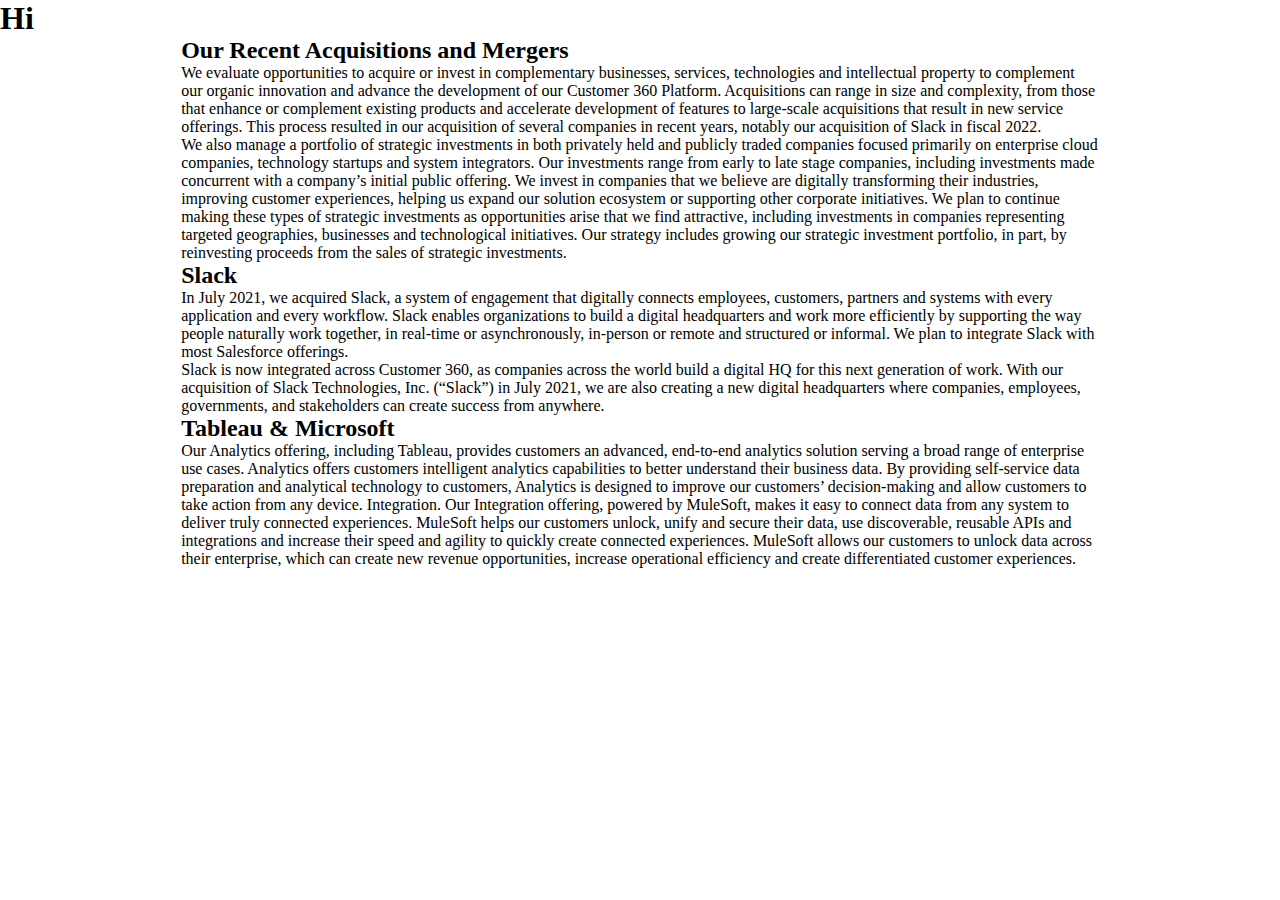
==== acquistion.html @ b8bad544 "Update" ====
<!DOCTYPE html>
  <html>
   <head>
    <meta charset="UTF-8"/>
    <meta name="viewport" content="width=device-width, initial-scale=1">
    <title>Salesforce Annual Report 2022</title>
     <link href="styles/style.css" rel="stylesheet" type="text/css">
   </head>
   <body>
    <h1>Hi</h1>

    <div class="container">
        <h2>Our Recent Acquisitions and Mergers</h2>
        <p>We evaluate opportunities to acquire or invest in complementary businesses, services, technologies and intellectual property to complement our organic innovation and advance the development of our Customer 360 Platform. Acquisitions can range in size and complexity, from those that enhance or complement existing products and accelerate development of features to large-scale acquisitions that result in new service offerings. This process resulted in our acquisition of several companies in recent years, notably our acquisition of Slack in fiscal 2022. </p>

            <p>We also manage a portfolio of strategic investments in both privately held and publicly traded companies focused primarily on enterprise cloud companies, technology startups and system integrators. Our investments range from early to late stage companies, including investments made concurrent with a company’s initial public offering. We invest in companies that we believe are digitally transforming their industries, improving customer experiences, helping us expand our solution ecosystem or supporting other corporate initiatives. We plan to continue making these types of strategic investments as opportunities arise that we find attractive, including investments in companies representing targeted geographies, businesses and technological initiatives. Our strategy includes growing our strategic investment portfolio, in part, by reinvesting proceeds from the sales of strategic investments.
            </p>
    </div>
    <div class="container">
        <h2>Slack</h2>
        <p>In July 2021, we acquired Slack, a system of engagement that digitally connects employees, customers, partners and systems with every application and every workflow. Slack enables organizations to build a digital headquarters and work more efficiently by supporting the way people naturally work together, in real-time or asynchronously, in-person or remote and structured or informal. We plan to integrate Slack with most Salesforce offerings. </p>
        <p>Slack is now integrated across Customer 360, as companies across the world build a digital HQ for this next generation of work. With our acquisition of Slack Technologies, Inc. (“Slack”) in July 2021, we are also creating a new digital headquarters where companies, employees, governments, and stakeholders can create success from anywhere.
        </p>
    </div>
    <div class="container">
        <h2>Tableau & Microsoft</h2>
        <p>Our Analytics offering, including Tableau, provides customers an advanced, end-to-end analytics solution serving a broad range of enterprise use cases. Analytics offers customers intelligent analytics capabilities to better understand their business data. By providing self-service data preparation and analytical technology to customers, Analytics is designed to improve our customers’ decision-making and allow customers to take action from any device. Integration. Our Integration offering, powered by MuleSoft, makes it easy to connect data from any system to deliver truly connected experiences. MuleSoft helps our customers unlock, unify and secure their data, use discoverable, reusable APIs and integrations and increase their speed and agility to quickly create connected experiences. MuleSoft allows our customers to unlock data across their enterprise, which can create new revenue opportunities, increase operational efficiency and create differentiated customer experiences.</p>
    </div>
    </body>
---- styles/style.css ----
* {
    box-sizing: border-box;
    margin: 0;
    padding: 0;
  }
  
  html {
    font-size: 16px;
  }

  body {
    width: 100%;
    font-size: 1rem;
    position: relative;
  }

  .container {
    width: 71.7%;
    margin: 0 auto;
  }

  .flex {
    display: flex;
  }

  nav {
    background-color: #1D315F;
    padding: 100px;
    color: white;
  }

  nav ul {
    display: flex;
    justify-content: space-between;
  }

  nav ul li a {
    color: white;
    list-style: none;
    text-decoration: none;
  }

  /* HOME PAGE CONTENT*/
 

  .homehero {
    background-image: url(../images/hero.jpg);
    background-size: cover;
    background-repeat: no-repeat;
    padding: 200px;
  }

  .homerow1 {
    border: 3px solid blue;
    height: 300px;
  }

  .homerow2 {
    background-color: #E4F4F9;
    height: 300px;
  }

  .homerow3 {
    background-color: #EFDBD6;
    height: 300px;
}

.homerow4 {
    background-color: #FAE0AC;
    height: 300px;
}

.homerow5 {
    background-color: #EDB39E;
    height: 300px;
}

.homerow6 {
    background-color: #FAE0AC;
    height: 300px;
}

.homerow7 {
    background-color: #E4F4F9;
    height: 300px;
}

.homerow8 {
    border: 3px solid rgb(37, 182, 24);
    height: 300px;
}


/* DESIGN PAGE CONTENT*/


.designhero {

}

.designrow1 {
    height: 300px;
}

.designrow2 {
    background-color: #EFDBD6;
    height: 300px;
}

.designrow3 {
    background-color: #EFDBD6;
    height: 300px;
}


.designrow4 {
    background-color: #EDB39E;
    height: 300px;
}


.designrow5 {
    border: 12px solid #71C5DC;
    border-radius:20px;
    height: 300px;
}



/*FOOTER*/

footer {
    background-color: #1D315F;
    padding: 100px;
}
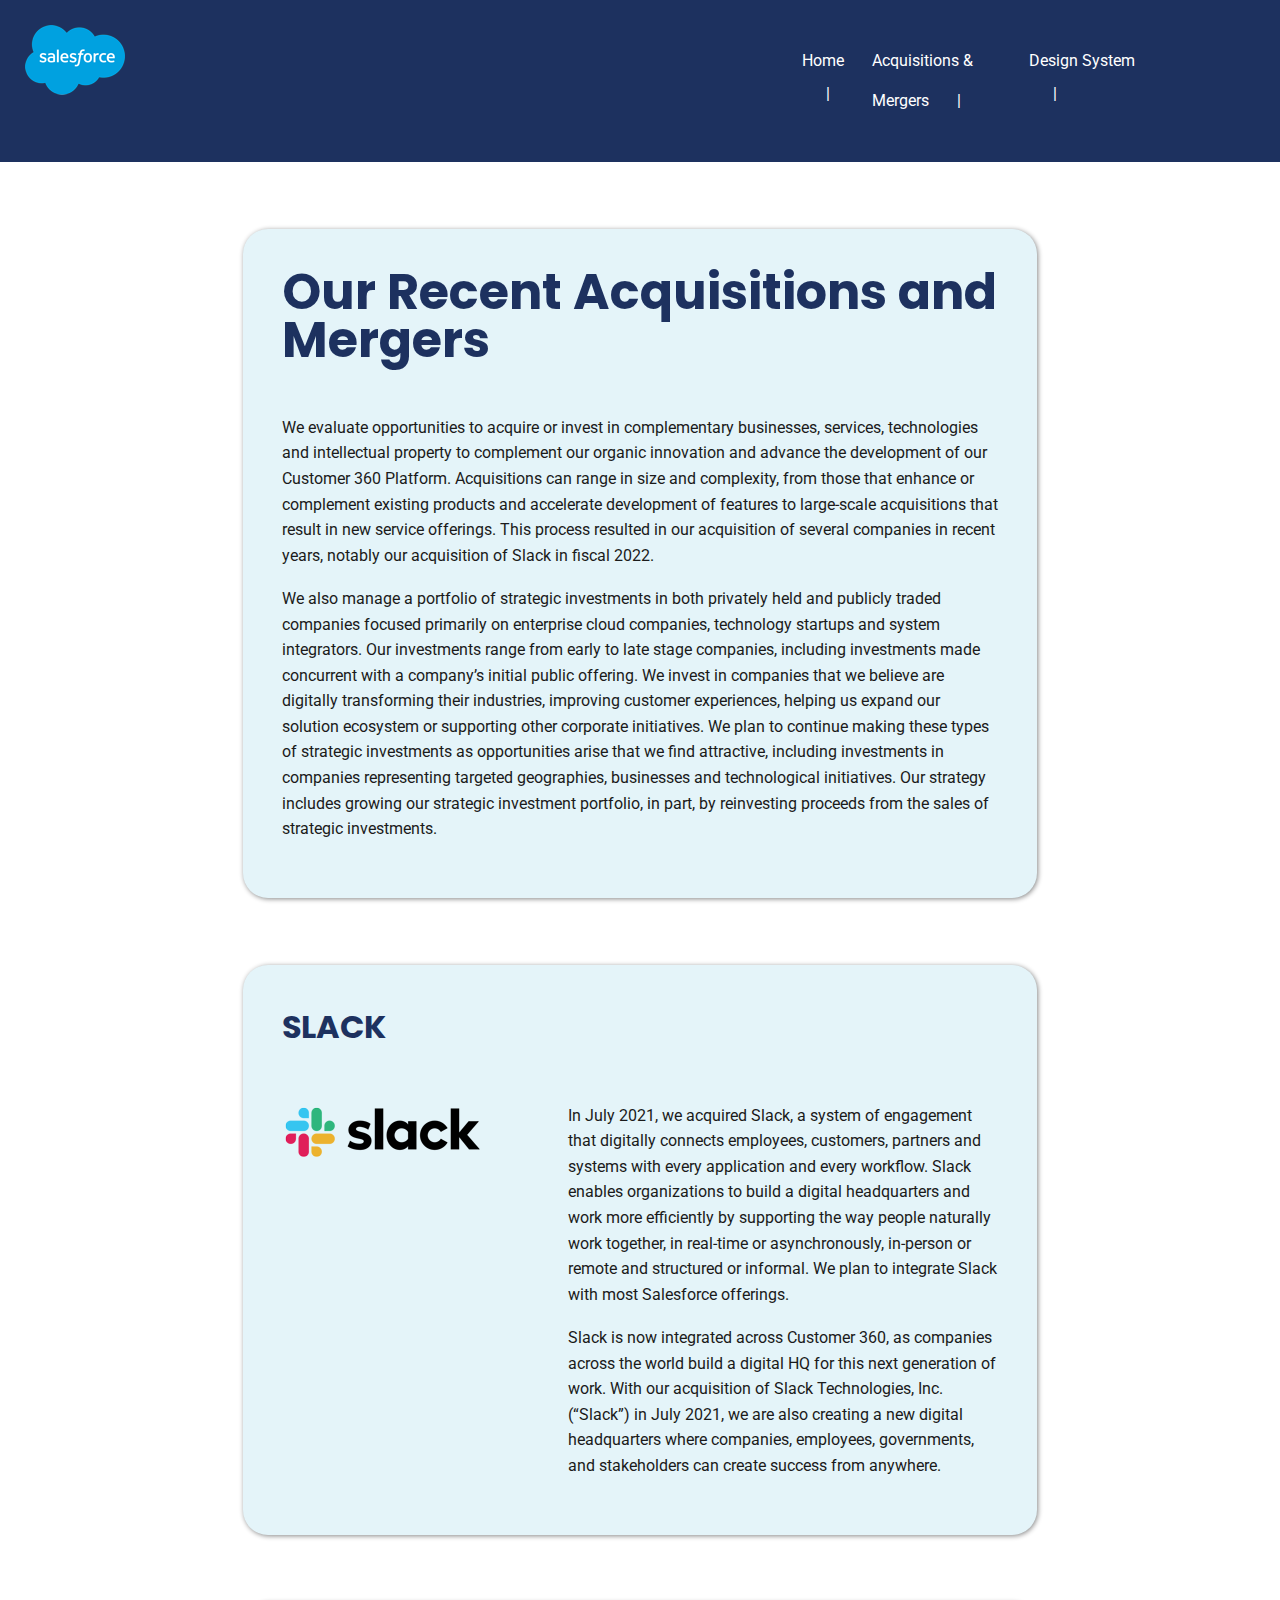
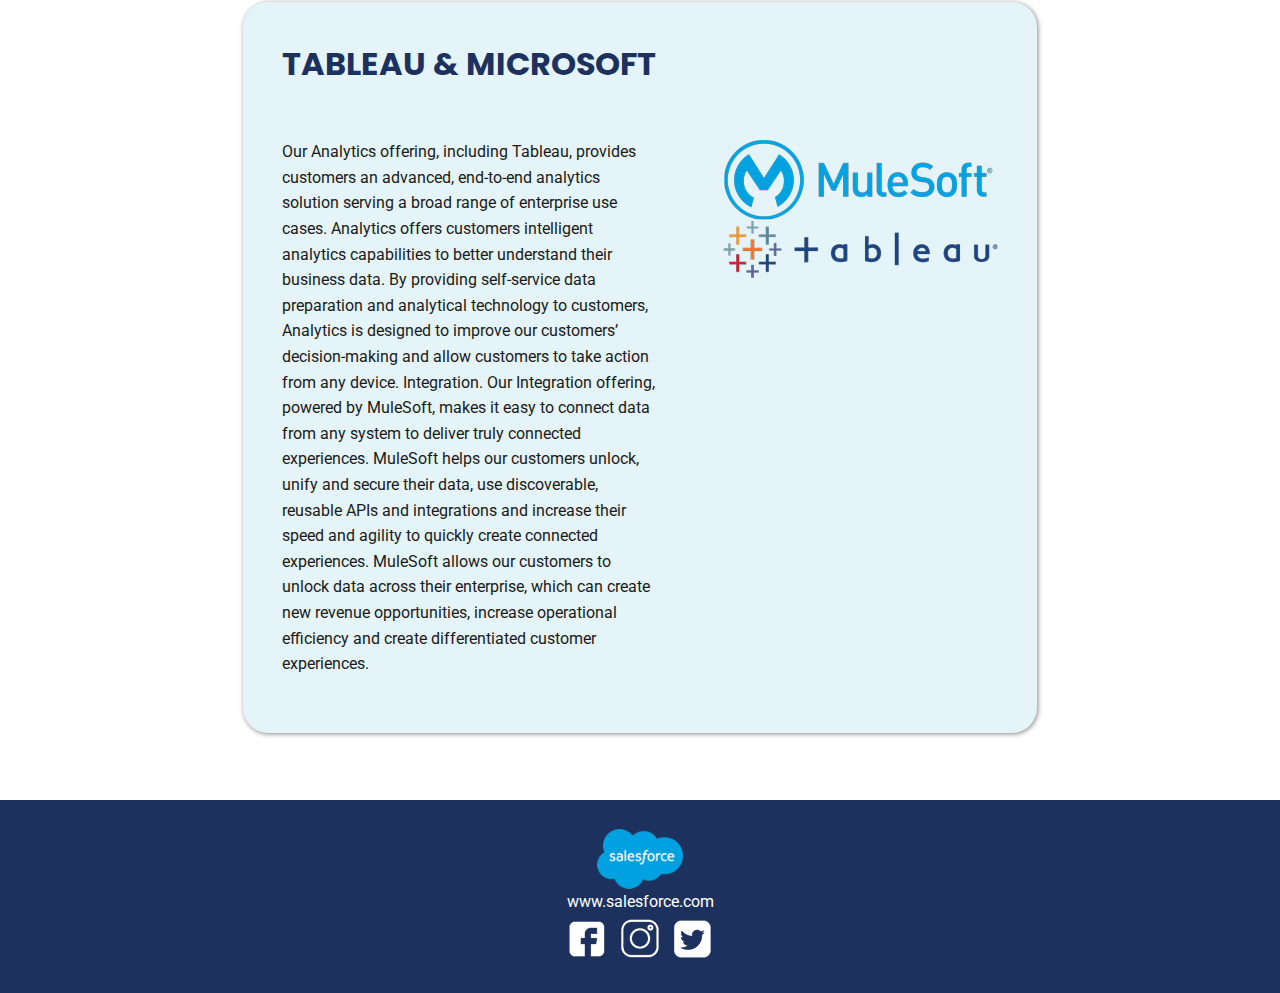
==== commit bedcaecb: "Final changes" ====
--- a/acquistion.html
+++ b/acquistion.html
@@ -4,13 +4,39 @@
     <meta charset="UTF-8"/>
     <meta name="viewport" content="width=device-width, initial-scale=1">
     <title>Salesforce Annual Report 2022</title>
-     <link href="styles/style.css" rel="stylesheet" type="text/css">
+     <link href="styles/styles.css" rel="stylesheet" type="text/css">
    </head>
    <body>
-    <h1>Hi</h1>
-
+    <header>
+        <nav class="flex">
+            <a href="https://www.salesforce.com"target="_blank"><img src="images/logo.png" alt="salesforce logo"></a>
+            <ul>
+                <li>
+                    <a href="index.html" class="selected">Home</a>
+                </li>
+                <li>
+                    <a href="acquistion.html" class="selected">Acquisitions & Mergers</a>
+                </li>
+                <li>
+                    <a href="design.html" class="selected">Design System</a>
+                </li>
+            </ul>
+        </nav>
+        <div class="hamburger-menu">
+            <input id="burgertoggle" type="checkbox" />
+            <label class="burger__btn" for="burgertoggle">
+              <span></span>
+            </label>
+          
+            <ul class="burgerbox">
+              <li><a class="burgeritem" href="index.html">Home</a></li>
+              <li><a class="burgeritem" href="acquistion.html">Acquistions & Mergers</a></li>
+              <li><a class="burgeritem" href="design.html">Design System</a></li>
+            </ul>
+            </div>
+    </header>
     <div class="container">
-        <h2>Our Recent Acquisitions and Mergers</h2>
+        <h1>Our Recent Acquisitions and Mergers</h1>
         <p>We evaluate opportunities to acquire or invest in complementary businesses, services, technologies and intellectual property to complement our organic innovation and advance the development of our Customer 360 Platform. Acquisitions can range in size and complexity, from those that enhance or complement existing products and accelerate development of features to large-scale acquisitions that result in new service offerings. This process resulted in our acquisition of several companies in recent years, notably our acquisition of Slack in fiscal 2022. </p>
 
             <p>We also manage a portfolio of strategic investments in both privately held and publicly traded companies focused primarily on enterprise cloud companies, technology startups and system integrators. Our investments range from early to late stage companies, including investments made concurrent with a company’s initial public offering. We invest in companies that we believe are digitally transforming their industries, improving customer experiences, helping us expand our solution ecosystem or supporting other corporate initiatives. We plan to continue making these types of strategic investments as opportunities arise that we find attractive, including investments in companies representing targeted geographies, businesses and technological initiatives. Our strategy includes growing our strategic investment portfolio, in part, by reinvesting proceeds from the sales of strategic investments.
@@ -18,12 +44,56 @@
     </div>
     <div class="container">
         <h2>Slack</h2>
-        <p>In July 2021, we acquired Slack, a system of engagement that digitally connects employees, customers, partners and systems with every application and every workflow. Slack enables organizations to build a digital headquarters and work more efficiently by supporting the way people naturally work together, in real-time or asynchronously, in-person or remote and structured or informal. We plan to integrate Slack with most Salesforce offerings. </p>
-        <p>Slack is now integrated across Customer 360, as companies across the world build a digital HQ for this next generation of work. With our acquisition of Slack Technologies, Inc. (“Slack”) in July 2021, we are also creating a new digital headquarters where companies, employees, governments, and stakeholders can create success from anywhere.
-        </p>
+        <div class="flex block">
+            <div class="col-3 center">
+                <img src="images/Slack_desktop.png" class="img_desktop" alt="slack logo">
+                <img src="images/Slack_mobile.png" class="img_mobile" alt="slack logo">
+            </div>
+            <div class="col-4">
+                <p>In July 2021, we acquired Slack, a system of engagement that digitally connects employees, customers, partners and systems with every application and every workflow. Slack enables organizations to build a digital headquarters and work more efficiently by supporting the way people naturally work together, in real-time or asynchronously, in-person or remote and structured or informal. We plan to integrate Slack with most Salesforce offerings. </p>
+                <p>Slack is now integrated across Customer 360, as companies across the world build a digital HQ for this next generation of work. With our acquisition of Slack Technologies, Inc. (“Slack”) in July 2021, we are also creating a new digital headquarters where companies, employees, governments, and stakeholders can create success from anywhere.
+                </p>
+            </div>
+        </div>
     </div>
     <div class="container">
         <h2>Tableau & Microsoft</h2>
-        <p>Our Analytics offering, including Tableau, provides customers an advanced, end-to-end analytics solution serving a broad range of enterprise use cases. Analytics offers customers intelligent analytics capabilities to better understand their business data. By providing self-service data preparation and analytical technology to customers, Analytics is designed to improve our customers’ decision-making and allow customers to take action from any device. Integration. Our Integration offering, powered by MuleSoft, makes it easy to connect data from any system to deliver truly connected experiences. MuleSoft helps our customers unlock, unify and secure their data, use discoverable, reusable APIs and integrations and increase their speed and agility to quickly create connected experiences. MuleSoft allows our customers to unlock data across their enterprise, which can create new revenue opportunities, increase operational efficiency and create differentiated customer experiences.</p>
+        <div class="flex reverse block">
+            <div class="col-3 center">
+                <img src="images/mulesoft_desktop.png" class="img_desktop" alt="mulesoft logo">
+                <img src="images/mulesoft_mobile.png" class="img_mobile" alt="mulesoft logo">
+                <img src="images/tableau_desktop.png" class="img_desktop" alt="tableau logo">
+                <img src="images/tableau_mobile.png" class="img_mobile" alt="tableau logo">
+            </div>
+            <div class="col-4 marginright">
+                <p>Our Analytics offering, including Tableau, provides customers an advanced, end-to-end analytics solution serving a broad range of enterprise use cases. Analytics offers customers intelligent analytics capabilities to better understand their business data. By providing self-service data preparation and analytical technology to customers, Analytics is designed to improve our customers’ decision-making and allow customers to take action from any device. Integration. Our Integration offering, powered by MuleSoft, makes it easy to connect data from any system to deliver truly connected experiences. MuleSoft helps our customers unlock, unify and secure their data, use discoverable, reusable APIs and integrations and increase their speed and agility to quickly create connected experiences. MuleSoft allows our customers to unlock data across their enterprise, which can create new revenue opportunities, increase operational efficiency and create differentiated customer experiences.</p>
+            </div>
+        </div>
     </div>
-    </body>+    <button onclick="topFunction()" id="topbutton" title="Go to top"><img src="images/Arrow 1.png" alt="arrowup"></button>
+    <script>
+        var mybutton = document.getElementById("topbutton");
+        window.onscroll = function() {scrollFunction()};
+        function scrollFunction() {
+        if (document.body.scrollTop > 20 || document.documentElement.scrollTop > 20) {
+        mybutton.style.display = "block";
+        } else {
+        mybutton.style.display = "none";
+        }
+        }
+        function topFunction() {
+        document.body.scrollTop = 0;
+        document.documentElement.scrollTop = 0;
+    }
+    </script>
+    <footer>
+        <img src="images/logo.png" alt="salesforce logo" width="auto" height="60px">
+        <a href="https://www.salesforce.com/" target="_blank">www.salesforce.com</a>
+        <div class="flex">
+          <a href="https://www.facebook.com/salesforce/"target="_blank"><img src="images/facebook.png" alt="facebook logo"></a>
+          <a href="https://www.instagram.com/salesforce/?hl=en"target="_blank"><img src="images/instagram.png" alt="instagram logo"></a>
+          <a href="https://twitter.com/salesforce?ref_src=twsrc%5Egoogle%7Ctwcamp%5Eserp%7Ctwgr%5Eauthor"target="_blank"><img src="images/twitter-sign.png" alt="twitter logo"></a>
+        </div>
+    </footer>
+</body>
+</html>--- a/styles/styles.css
+++ b/styles/styles.css
@@ -0,0 +1,834 @@
+@import url('https://fonts.googleapis.com/css2?family=Poppins:wght@600;700&family=Roboto:wght@400;500&display=swap');
+
+* {
+  box-sizing: border-box;
+  margin: 0;
+  padding: 0;
+}
+
+html {
+  font-size: 16px;
+}
+
+body {
+  width: 100%;
+  font-family: 'Roboto', sans-serif;
+  color: #1B1B1B;
+  font-weight: 400;
+  font-size: 1rem;
+  position: relative;
+  text-align: left;
+  line-height: 1.6rem;
+}
+
+h1, h2, h3, h4, h5 {
+  font-family: "Poppins";
+  color: #1D315F;
+  margin-bottom: 3.2rem;
+}
+
+h1 {
+  font-size: 3.2rem;
+  font-weight: 700;
+}
+
+h2 {
+  font-size: 2.1rem;
+  font-weight: 700;
+  text-transform: uppercase;
+  line-height: 3rem;
+}
+
+h3 {
+  font-weight: 600;
+  font-size: 1.7rem;
+  line-height: 2.2rem;
+}
+
+h4 {
+  font-size: 1.35rem;
+}
+
+h5 {
+  font-size: 1.15rem;
+  line-height: 1.9rem;
+}
+
+p {
+  margin-bottom: 1.1rem;
+}
+
+
+.container {
+  background-color: #E4F4F9;
+  width: 62%;
+  margin: 0 auto;
+  padding: 3%;
+  margin-bottom: 4.2rem;
+  margin-top:4.2rem;
+  border-radius: 25px;
+  box-shadow: 1px 1px 5px #888888;
+}
+
+.flex {
+  display: flex;
+}
+
+.center {
+  margin: 0 auto;
+  text-align: center;
+}
+
+.marginright {
+  margin-right: 4rem;
+}
+
+.marginleft {
+  margin-left: 4rem;
+}
+
+
+
+
+/*NAV*/
+
+
+
+
+nav {
+  width: 100%;
+  background-color: #1D315F;
+  padding: 25px;
+  color: white;
+}
+
+nav ul {
+  margin-left: 55%;
+  width: 28%;
+  display: flex;
+  justify-content: space-between;
+  display: flex;
+  list-style: none;
+  padding: 1rem 0;
+}
+
+nav ul li:after {
+  content: " | ";
+  margin: 0 1.5em;
+ }
+
+nav ul li a {
+  color: white;
+  list-style: none;
+  text-decoration: none;
+}
+
+
+
+
+/* HOME PAGE & ACQUISITIONS PAGE*/
+
+
+
+
+.homehero {
+  background-image: url(../images/hero.png);
+  background-size: cover;
+  background-repeat: no-repeat;
+  padding: 6rem 37.5rem 8.25rem 5.5rem;
+  text-align:left;
+}
+
+.homehero h1 {
+  color: white;
+  margin-bottom: 4rem;
+}
+
+.homehero .button1 {
+  margin: 0;
+}
+
+.home_intro {
+  width: 65%;
+  margin: 0 auto;
+  padding: 6rem;
+}
+
+.highlights {
+  background-color: #E4F4F9;
+  padding: 4rem 8rem;
+  margin-bottom: 9.188rem;
+}
+
+.highlights .flex {
+  padding: 1.5rem;
+}
+
+.highlight_text {
+  width: 55%;
+}
+
+.highlight_title {
+  display: flex;
+  align-items: center;
+  justify-content: center;
+  text-align: center;
+  width: 45%;
+  background-color: #FAE0AC;
+  border-radius: 22px;
+  padding: 1rem;
+}
+
+a {
+  text-decoration: none;
+  color:#1D315F;
+}
+
+a:hover {
+  color:#0D9DDA;
+}
+
+.reverse {
+  flex-direction: row-reverse;
+}
+
+
+
+/* List Styles*/
+
+
+
+.names ul, .title ul, ul li a {
+  list-style: none;
+  line-height: 30pt;
+}
+
+.names {
+  width: 20%;
+}
+
+.names ul li, .title ul li {
+  font-size:1.2rem;
+  color: #1B1B1B;
+}
+
+.right ul li, .left ul li, .designrow4 .col-4 ul li {
+  font-size: 1.3rem;
+  color:#1D315F;
+  line-height: 3rem;
+}
+
+.title {
+  width: 70%;
+}
+
+.container ul li a {
+  text-decoration: none;
+  color: #1B1B1B;
+  font-weight: 700;
+  font-size: 1.2rem;
+}
+
+.container ul li a:hover {
+  color: #0D9DDA;                    
+}
+
+.col-3 {
+  width: 40%;
+}
+
+.col-4 {
+  width: 60%;
+}
+
+
+
+
+/*DOWNLOAD BANNER*/
+
+
+
+
+.download {
+  text-align: center;
+  align-items: center;
+  padding: 4rem 6rem;
+  margin: 0 auto;
+  width: 62%;              
+  background-color: #A63E26;               
+  border-radius:25px;
+  margin-bottom: 9.188rem;
+  box-shadow: 1px 1px 5px #888888;
+}
+
+.download h2 {
+  color: white;
+  padding: 35px;
+}
+
+.button1 {
+  margin-left: 25%;
+  font-size: 1.2rem;
+  font-weight:700;
+  color: white;
+  background-color:transparent;
+  text-decoration: none;
+  width: 250px;
+  height: 60px;
+  border: 3px solid white;
+  padding: 2px 2px;
+}
+
+.button1:hover {
+  background-color: white;
+  transition: all 0.5s;
+  color:#1D315F;
+  cursor: pointer; 
+}
+
+
+
+
+/*FOOTER*/
+
+
+
+
+footer {
+  display: block;
+  margin: 0 auto;
+  text-align: center;
+  background-color: #1D315F;
+  padding: 1.8rem 0;
+}
+
+
+footer a {
+  text-decoration: none;
+  color: white;
+  cursor: pointer;
+}
+
+footer a:hover {
+  cursor: pointer;
+}
+
+footer .flex {
+  margin: 0 auto;
+  width: 10%;
+  justify-content: center;
+}
+
+footer img {
+  display: block;
+  margin: 0 auto;
+}
+
+
+
+
+/* DESIGN SYSTEM PAGE */
+
+
+.container2 {
+  width: 62%;
+  margin: 0 auto;
+}
+
+.container2 .container {
+  width: 40%;
+}
+.left, .right {
+  padding: 2rem;
+}
+
+.designrow4 .flex {
+  justify-content: space-between;
+  flex-wrap: wrap;
+  padding: 2rem;
+}
+
+.designrow4 .col-3, .designrow4 .col-4 {
+  width: 42%;
+}
+
+.col-4 ul {
+  margin-top: 5rem;
+}
+
+.right .flex {
+  margin-top: 3rem;
+  width: 50%;
+  display: flex;
+  flex-wrap: wrap;
+  flex-direction: wrap;
+  justify-content: space-between;
+}
+
+.designrow5 {
+  background-color: transparent;
+  border: 12px solid #71C5DC;
+  border-radius:20px;
+}
+
+.designhero {
+  background-image: url(../images/designhero.png);
+  background-size: cover;
+  background-repeat: no-repeat;
+  padding: 175px;
+}
+
+.outsidecolors, .insidecolors {
+  width: 30%
+}
+
+.insidecolors {
+  padding-top: 5rem;
+}
+
+.color1, .color2, .color3, .color4, .color5 {
+  width: 300px;
+  height: 150px;
+}
+
+.color1 {
+  background-color:#0D9DDA ;
+}
+.color2 {
+  background-color:#F3AF24 ;
+}
+.color3 {
+  background-color:#1D315F ;
+}
+.color4 {
+  background-color:#71C5DC ;
+}
+.color5 {
+  background-color:#A63E26 ;
+}
+
+#topbutton {
+  bottom: 20px; 
+  right: 30px;
+  display: none; 
+  background-color: #0D9DDA;
+  color: white; 
+  position: fixed; 
+  border: none; 
+  padding: 8px; 
+  border-radius: 8px; 
+  font-size: 1.2rem; 
+  cursor: pointer; 
+}
+
+#topbutton:hover {
+  background-color: #1D315F; 
+}
+
+.button2 {
+  margin-left: 15%;
+  font-size: 1.2rem;
+  font-weight:500;
+  color:#1D315F;
+  background-color:transparent;
+  text-decoration: none;
+  width: 250px;
+  height: 60px;
+  border: 3px solid #0D9DDA;
+  padding: 2px 2px;
+}
+
+.button2:hover {
+  border: none;
+  background-color:#0D9DDA;
+  transition: all 0.5s;
+  color:white;
+  cursor: pointer; 
+}
+
+.button3 {
+  margin-left: 15%;
+  font-size: 1.2rem;
+  font-weight:500;
+  color:#1D315F;
+  background-color:transparent;
+  text-decoration: none;
+  width: 200px;
+  height: 60px;
+  border: 3px solid #1D315F;
+  padding: 2px 2px;
+}
+
+.button3:hover {
+  border: none;
+  background-color:#1D315F;
+  transition: all 0.5s;
+  color:white;
+  cursor: pointer; 
+}
+
+.hoverex1 {
+  margin-left: 15%;
+  background-color:#0D9DDA;
+  border: none;
+  font-size: 1.2rem;
+  font-weight:700;
+  color: white;
+  width: 250px;
+  height: 60px;
+  padding: 2px 2px;
+}
+
+.hoverex2 {
+  margin-left: 15%;
+  background-color: #1D315F;
+  border: none;
+  font-size: 1.2rem;
+  font-weight:700;
+  color: white;
+  width: 200px;
+  height: 60px;
+  padding: 2px 2px;
+}
+
+label {
+  font-size: 1.6rem;
+}
+
+
+#input {
+  border: 2px solid black;
+  border-radius: 10px;
+  width: 23.68rem;
+  padding: 0.8rem;
+  margin-bottom: 1.5rem;
+  margin-top: 1.5rem;
+  font-size: 1rem;
+}
+
+.designrow5 .col-4 .container{
+  width: 90%;
+  margin-left: 0;
+  padding: 2rem;
+}
+
+
+
+
+
+/*Hamburger Menu*/
+
+
+
+
+
+#burgertoggle {
+  opacity: 0;
+}
+
+#burgertoggle:checked + .burger__btn > span {
+  transform: rotate(45deg);
+}
+
+#burgertoggle:checked + .burger__btn > span::before {
+  top: 0;
+  transform: rotate(0deg);
+}
+
+#burgertoggle:checked + .burger__btn > span::after {
+  top: 0;
+  transform: rotate(90deg);
+}
+
+#burgertoggle:checked ~ .burgerbox {
+  left: 0 !important;
+}
+
+.burger__btn {
+  position: fixed;
+  top: 1.25rem;
+  right: 1.25rem;
+  width: 1.625rem;
+  height: 1.625rem;
+  cursor: pointer;
+  z-index: 1;
+}
+
+.burger__btn > span::before {
+  content: '';
+  top: -0.5rem;
+}
+
+.burger__btn > span::after {
+  content: '';
+  top: 0.5rem;
+}
+
+.burger__btn > span,
+.burger__btn > span::before,
+.burger__btn > span::after {
+  display: block;
+  position: absolute;
+  width: 100%;
+  height: 0.2rem;
+  background-color: #0D9DDA;
+  transition-duration: .25s;
+}
+
+.burgerbox {
+  display: block;
+  margin: 0;
+  position: fixed;
+  top: 0;
+  left: -100%;
+  height: 35%;
+  width: 17.5rem;
+  padding: 5rem 0;
+  list-style: none;
+  background-color: #0D9DDA;
+  box-shadow: 0.2rem 0.2rem 0.4rem rgba(0, 0, 0, .5);
+  transition-duration: .25s;
+}
+.burgeritem {
+  display: block;
+  color: white;
+  padding: 0.5rem 1.5rem;
+  color: #191919;
+  font-size: 1.2rem;
+  text-decoration: none;
+  transition-duration: .3s;
+}
+.burgeritem:hover {
+  background-color: #1D315F;
+  color:white;
+}
+
+
+
+
+/*Media Queries*/
+
+
+
+
+
+
+@media (min-width: 960px) and (max-width: 1199px) /* for laptops */{
+  .hamburger-menu {
+      display:none;
+  }
+  nav ul {
+    display: flex;
+  }
+  .img_mobile {
+    display:none;
+  }
+  .img_desktop {
+    display:block;
+  }
+  h1 {
+    font-size: 3rem;
+    line-height: 3.5rem;
+  }
+  h2 {
+    font-size: 1.9rem;
+    line-height: 3rem;
+  }
+  .color1, .color2, .color3, .color4, .color5 {
+    width: 125px;
+    height: 75px;
+  }
+}
+
+
+@media (min-width: 1200px) and (max-width: 1920px) /* for large devices */{
+  .hamburger-menu {
+      display:none;
+  }
+  nav ul {
+    display: flex;
+  }
+  .img_mobile {
+    display:none;
+  }
+  .img_desktop {
+    display:block;
+  }
+  h1 {
+    font-size: 3.1rem;
+    line-height: 3rem;
+  }
+  h2 {
+    font-size: 2rem;
+    line-height: 3rem;
+  }
+  .color1, .color2, .color3, .color4, .color5 {
+    width: 300px;
+    height: 150px;
+  }
+}
+
+
+@media (min-width: 375px) and (max-width: 767px) and (orientation : portrait) /* for mobile */{
+  nav ul {
+      display: none;
+  }
+  .hamburger-menu {
+    display: block;
+  }
+  .container {
+    width: 75%;
+    padding: 1rem;
+  }
+
+  .block {
+    display: block;
+  }
+
+  h1 {
+    font-size: 1.85rem;
+    line-height: 2rem;
+    text-align: center;
+  }
+  h2 {
+    font-size: 1.7rem;
+    text-align: center;
+    line-height: 3rem;
+  }
+  h3 {
+    font-size: 1.35rem;
+  }
+  h4 {
+    font-size: 1.15rem;
+  }
+  h5 {
+    font-size: 0.98rem;
+  }
+
+  .designhero, .homehero {
+    padding: 2rem;
+  }
+
+  .highlights .flex {
+    display: block;
+    margin: 0;
+  }
+  .highlight_text, .highlight_title {
+    margin: 0 auto;
+    width: 100%;
+    padding: 1rem;
+
+  }
+  .img_mobile {
+    display:block;
+  }
+  .img_desktop {
+    display:none;
+  }
+  .names ul li {
+    font-size:0.7rem;
+    padding-right: 0.5rem;
+  }
+
+  .title ul li {
+    font-size: 0.7rem;
+  }
+  .names, .title {
+    width: 50%;
+    display: flex;
+  }
+
+  .container ul li a {
+    font-size: 0.9rem;
+  }
+
+  .download {
+    display: block;
+    padding: 1rem;
+  }
+
+  .button1 {
+    width: 170px;
+    margin-left: 0px;
+  }
+  .home_intro {
+    width: 80%;
+    margin: 0 auto;
+    padding: 1rem;
+  }
+  .container2 .container {
+    width: 90%;
+  }
+
+  .right .flex {
+    width: 100%;
+    flex-direction:wrap;
+    flex-wrap: wrap;
+    }
+
+    .col-3, .col-4 {
+      width: 100%;
+      margin: 0;
+      padding: 0;
+    }
+
+    #input {
+      width: 18rem;
+    }
+    .color1, .color2, .color3, .color4, .color5 {
+      width: 75px;
+      height: 75px;
+    }
+    
+}
+
+
+
+  @media (min-width:768px) and (max-width: 959px) and (orientation : portrait) /* for tablets */{
+    nav ul {
+        display: none;
+    }
+    .hamburger-menu {
+      display: block;
+    }
+    .img_mobile {
+      display:block;
+    }
+    .img_desktop {
+      display:none;
+    }
+
+    h1 {
+      font-size: 2.4rem;
+      line-height: 2rem;
+      text-align: center;
+    }
+    h2 {
+      font-size: 1.9rem;
+      text-align: center;
+      line-height: 4rem;
+    }
+    h3 {
+      font-size: 1.5rem;
+    }
+    h4 {
+      font-size: 1.3rem;
+    }
+    h5 {
+      font-size: 1.2rem;
+    }
+    .color1, .color2, .color3, .color4, .color5 {
+      width: 70%;
+      height: 75px;
+    }
+
+  }
+
+  
+  
+
+
+
+
+
+
